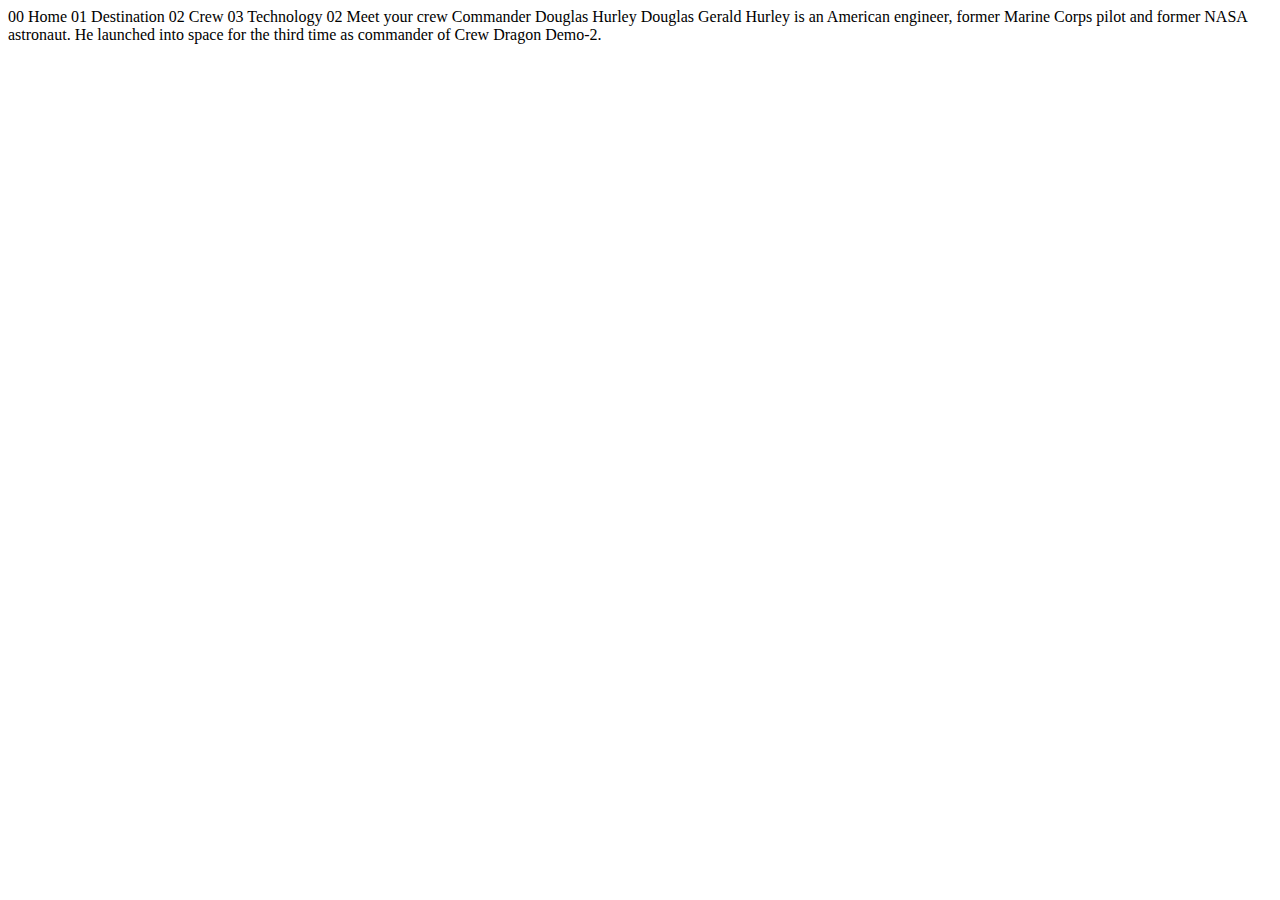
==== crew-commander.html @ 43aed9ee "done" ====
<!DOCTYPE html>
<html lang="en">
<head>
  <meta charset="UTF-8">
  <meta name="viewport" content="width=device-width, initial-scale=1.0">

  <link rel="icon" type="image/png" sizes="32x32" href="./assets/favicon-32x32.png">
  
  <title>Frontend Mentor | Space tourism website</title>
</head>
<body>

  00 Home
  01 Destination
  02 Crew
  03 Technology

  02 Meet your crew

  Commander
  Douglas Hurley

  Douglas Gerald Hurley is an American engineer, former Marine Corps pilot 
  and former NASA astronaut. He launched into space for the third time as 
  commander of Crew Dragon Demo-2.
</body>
</html>
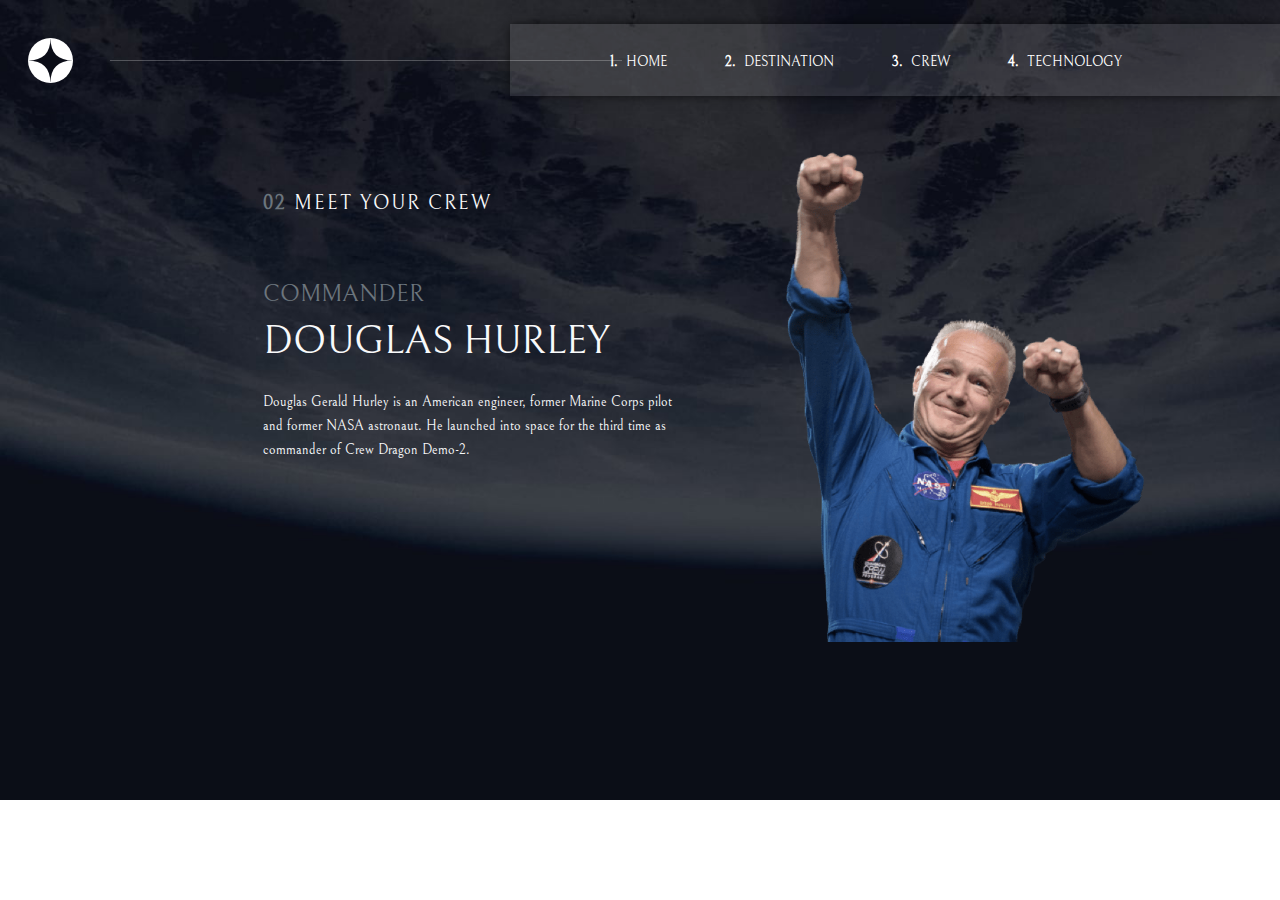
==== commit 12e26b7b: "done" ====
--- a/crew-commander.html
+++ b/crew-commander.html
@@ -1,27 +1,85 @@
 <!DOCTYPE html>
 <html lang="en">
+
 <head>
   <meta charset="UTF-8">
   <meta name="viewport" content="width=device-width, initial-scale=1.0">
+  <link rel="preconnect" href="https://fonts.googleapis.com">
+  <link rel="preconnect" href="https://fonts.gstatic.com" crossorigin>
+  <link href="https://fonts.googleapis.com/css2?family=Bellefair&display=swap" rel="stylesheet">
+  <link rel="stylesheet" href="https://cdnjs.cloudflare.com/ajax/libs/font-awesome/6.4.2/css/all.min.css"
+    integrity="sha512-z3gLpd7yknf1YoNbCzqRKc4qyor8gaKU1qmn+CShxbuBusANI9QpRohGBreCFkKxLhei6S9CQXFEbbKuqLg0DA=="
+    crossorigin="anonymous" referrerpolicy="no-referrer" />
+  <link rel="stylesheet" href="bootstrap.css">
+  <link rel="stylesheet" href="crew.css">
+
 
   <link rel="icon" type="image/png" sizes="32x32" href="./assets/favicon-32x32.png">
-  
+
   <title>Frontend Mentor | Space tourism website</title>
 </head>
+
 <body>
+  <main>
+    <header>
+      <nav class="navbar navbar-light navbar-expand-lg mt-3 ">
+        <div class="container-fluid pe-0">
+          <a class="navbar-brand ms-3" href="#">
+            <img class="nav-logo" src="./assets/shared/logo.svg" alt="logo">
+          </a>
+          <hr class="d-none d-xxl-block d-xl-block">
 
-  00 Home
-  01 Destination
-  02 Crew
-  03 Technology
+          <button class="navbar-toggler text-transparent m-2" type="button" data-bs-toggle="collapse"
+            data-bs-target="#navbarNavAltMarkup" aria-controls="navbarNavAltMarkup" aria-expanded="false"
+            aria-label="Toggle navigation">
+            <i class="fa-solid fa-bars fa-xl text-white "></i>
+          </button>
+          <div class="collapse navbar-collapse justify-content-end" id="navbarNavAltMarkup">
+            <ul class="navbar-nav mb-2 mb-lg-0 nav-back list-group list-group-numbered pb-0">
+              <li class="nav-item">
+                <a class="nav-link active" aria-current="page" href="index.html">
+                  HOME
+                </a>
+              </li>
+              <li class="nav-item">
+                <a class="nav-link" target="_blank" aria-current="page" href="destination-moon.html">
+                  DESTINATION
+                </a>
+              </li>
+              <li class="nav-item">
+                <a class="nav-link" aria-current="page" href="crew-commander.html">
+                  CREW
+                </a>
+              </li>
+              <li class="nav-item">
+                <a class="nav-link" aria-current="page" href="technology-vehicle.html">
+                  TECHNOLOGY
+                </a>
+              </li>
+            </ul>
+          </div>
+        </div>
+      </nav>
+    </header>
+    <div class="container">
+      <div class="row crew-div mt-5 justify-content-center mx-5">
+        <div class="col-12 col-md-6 col-lg-6 my-4 mx-5 px-5">
+          <h5 class="crew-heading mt-3 mb-3">
+            <span class="text-muted" style="font-weight: bolder;">02</span> <span class="text-light">MEET YOUR
+              CREW</span>
+          </h5>
+          <h4 class="text-muted pt-5">COMMANDER</h4>
+          <h1 class="text-light mb-4">DOUGLAS HURLEY</h1>
+          <small class="text-light crew-para">Douglas Gerald Hurley is an American engineer, former Marine Corps pilot
+            and former NASA astronaut. He launched into
+            space for the third time as commander of Crew Dragon Demo-2.</small>
+        </div>
+        <div class="crew-pic col-12 col-md-6 col-lg-4 ">
+          <img class="crew-img" src="./assets/crew/image-douglas-hurley.png" alt="">
+        </div>
+      </div>
+    </div>
 
-  02 Meet your crew
+</body>
 
-  Commander
-  Douglas Hurley
-
-  Douglas Gerald Hurley is an American engineer, former Marine Corps pilot 
-  and former NASA astronaut. He launched into space for the third time as 
-  commander of Crew Dragon Demo-2.
-</body>
 </html>--- a/crew.css
+++ b/crew.css
@@ -0,0 +1,89 @@
+body {
+    background-image: url(./assets/crew/background-crew-desktop.jpg);
+    background-repeat: no-repeat;
+    background-size: cover;
+    font-family: 'Bellefair', serif;
+}
+
+.home-logo {
+    height: 40px;
+}
+
+.navbar-nav a.nav-link {
+    color: white !important;
+}
+
+.nav-brand {}
+
+.nav-back {
+    background-color: rgba(255, 255, 255, 0.1);
+    padding: 20px 100px;
+    box-shadow: 0 0 10px rgba(0, 0, 0, 0.6);
+    display: flex;
+    border-radius: 0px !important;
+    z-index: 1;
+}
+
+.nav-logo {
+    height: 45px;
+}
+
+.navbar-text {
+    color: white;
+}
+
+.home-nav {
+    padding: 1px 2px;
+}
+
+.nav-icons:ac {
+    border: none;
+}
+
+.nav-item {
+    display: flex;
+    justify-content: start;
+    font-size: 14px;
+    margin-right: 50px;
+    align-items: center;
+    padding-bottom: 15px;
+}
+
+.nav-item::before {
+    font-size: 14px;
+    color: white;
+    font-weight: bold;
+}
+
+.nav-item:hover {
+    border-bottom: 2px solid #D0D6F9;
+    padding: 0;
+    /* margin-bottom: 14px;   */
+}
+
+.nav-item:active {
+    border-bottom: 2px solid white;
+    padding: 0;
+    /* margin-bottom: 14px;   */
+}
+
+hr {
+    width: 32rem;
+    color: white;
+    z-index: 1;
+    position: absolute;
+    left: 110px;
+}
+
+h5 {
+    letter-spacing: 2px
+}
+
+.crew-img{
+    height: 490px;
+}
+.crew-para{
+    font-size: 14px;
+}
+col-12 col-md-6 col-lg-6
+col-12 col-md-6 col-lg-5 my-4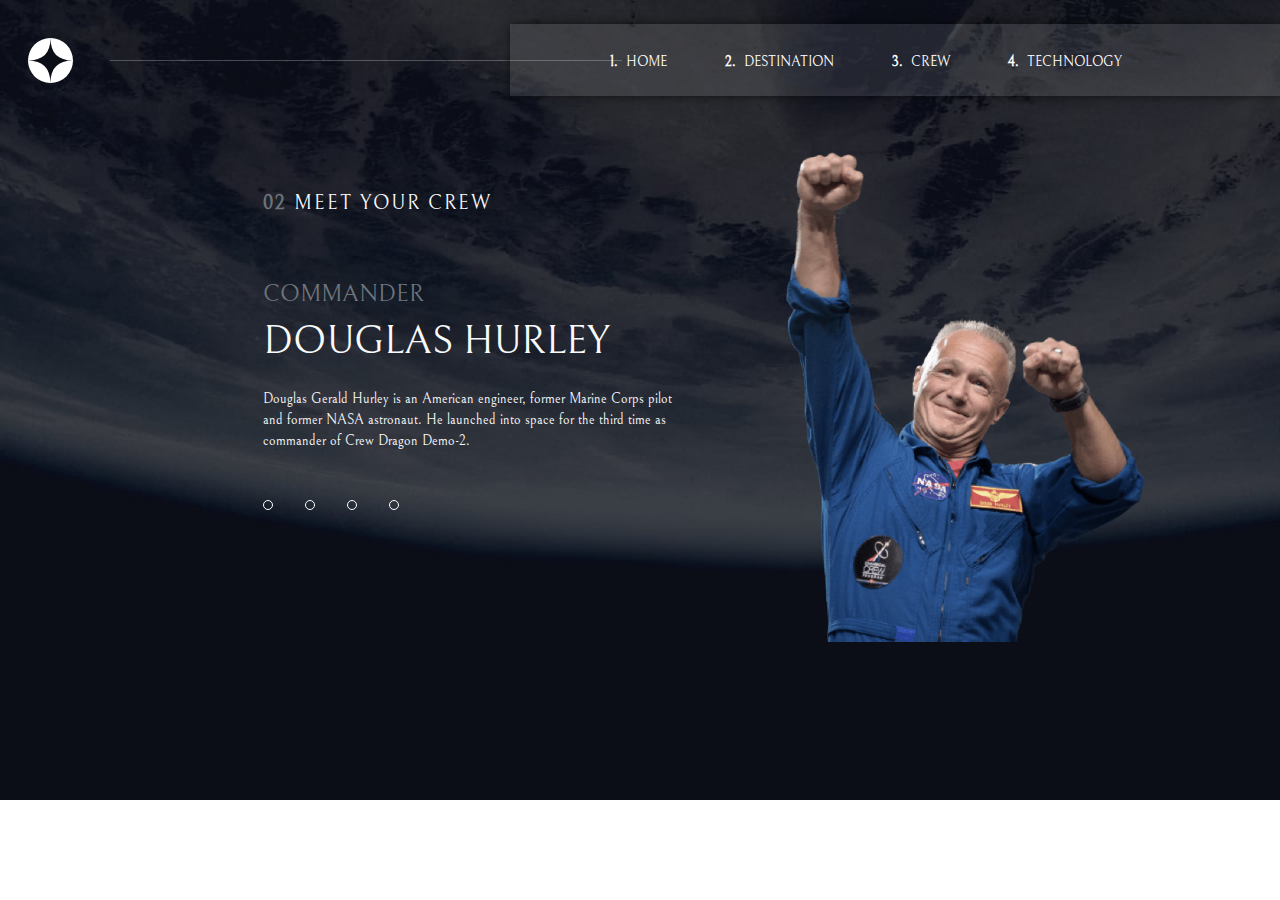
==== commit 2a5572ed: "done" ====
--- a/crew-commander.html
+++ b/crew-commander.html
@@ -70,9 +70,23 @@
           </h5>
           <h4 class="text-muted pt-5">COMMANDER</h4>
           <h1 class="text-light mb-4">DOUGLAS HURLEY</h1>
-          <small class="text-light crew-para">Douglas Gerald Hurley is an American engineer, former Marine Corps pilot
+          <p class="text-light crew-para">Douglas Gerald Hurley is an American engineer, former Marine Corps pilot
             and former NASA astronaut. He launched into
-            space for the third time as commander of Crew Dragon Demo-2.</small>
+            space for the third time as commander of Crew Dragon Demo-2.</p>
+            <div class="crew-scroll mt-5">
+              <a class="me-3" href="./crew-commander.html">
+                <div class="scroll"></div>
+              </a>
+              <a class="mx-3" href="./crew-specialist.html">
+                <div class="scroll"></div>
+              </a>
+              <a class="mx-3"  href="./crew-pilot.html">
+                <div class="scroll"></div>
+              </a>
+              <a class="mx-3" href="./crew-engineer.html">
+                <div class="scroll"></div>
+              </a>
+            </div>
         </div>
         <div class="crew-pic col-12 col-md-6 col-lg-4 ">
           <img class="crew-img" src="./assets/crew/image-douglas-hurley.png" alt="">
--- a/crew.css
+++ b/crew.css
@@ -85,5 +85,25 @@
 .crew-para{
     font-size: 14px;
 }
+
+.scroll{
+    height: 10px;
+    width: 10px;
+    border-radius: 50%;
+    background-color: rgba(255, 0, 0, 0);
+    border: 1px solid white;
+}
+
+.scroll:hover{
+    height: 10px;
+    width: 10px;
+    border-radius: 50%;
+    background-color: white;
+    border: 1px solid white;
+}
+.crew-scroll{
+    display: flex;
+}
+
 col-12 col-md-6 col-lg-6
 col-12 col-md-6 col-lg-5 my-4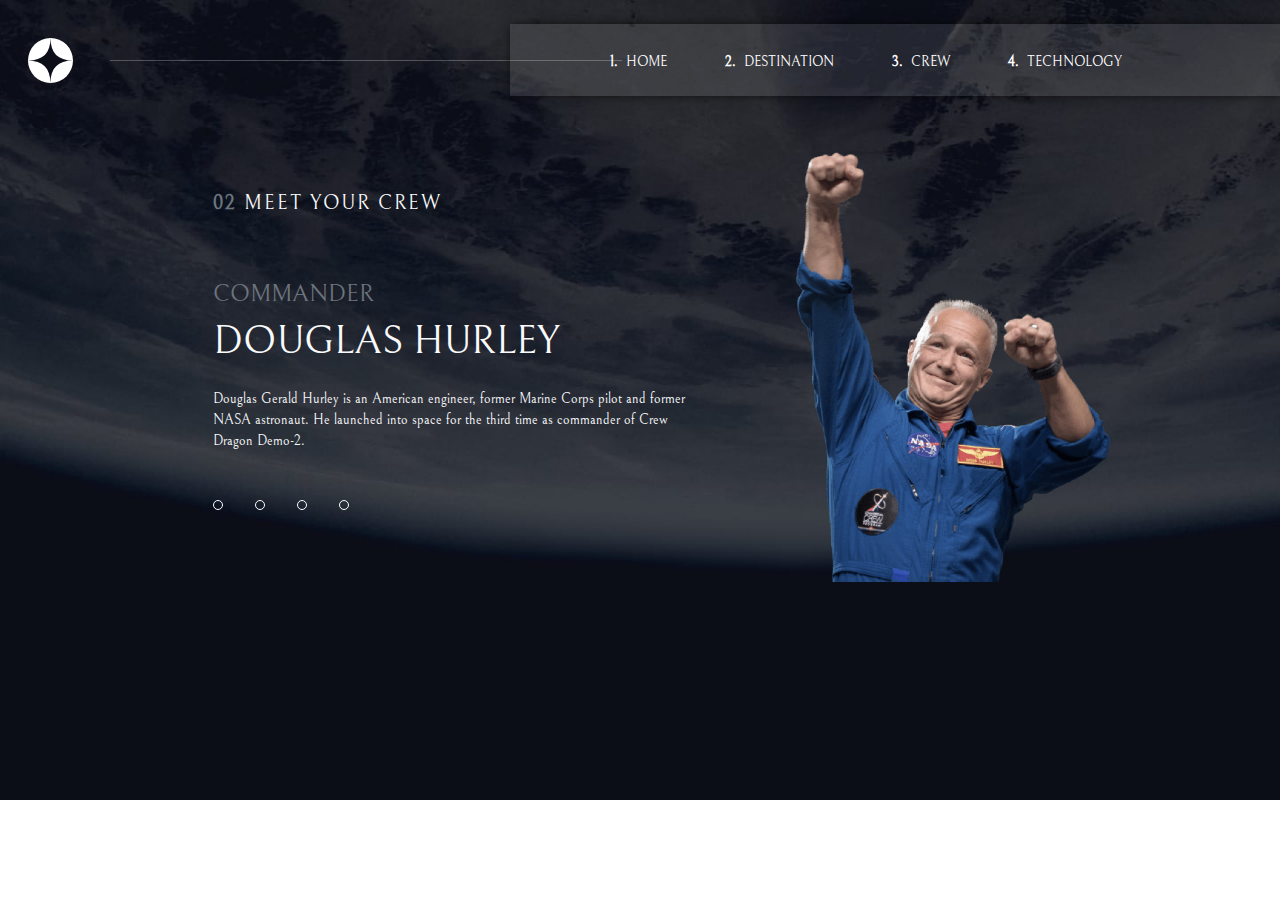
==== commit 63036dcf: "done" ====
--- a/crew-commander.html
+++ b/crew-commander.html
@@ -62,7 +62,7 @@
       </nav>
     </header>
     <div class="container">
-      <div class="row crew-div mt-5 justify-content-center mx-5">
+      <div class="row crew-div mt-5 justify-content-center ms-">
         <div class="col-12 col-md-6 col-lg-6 my-4 mx-5 px-5">
           <h5 class="crew-heading mt-3 mb-3">
             <span class="text-muted" style="font-weight: bolder;">02</span> <span class="text-light">MEET YOUR
--- a/crew.css
+++ b/crew.css
@@ -80,7 +80,7 @@
 }
 
 .crew-img{
-    height: 490px;
+    height: 430px;
 }
 .crew-para{
     font-size: 14px;
